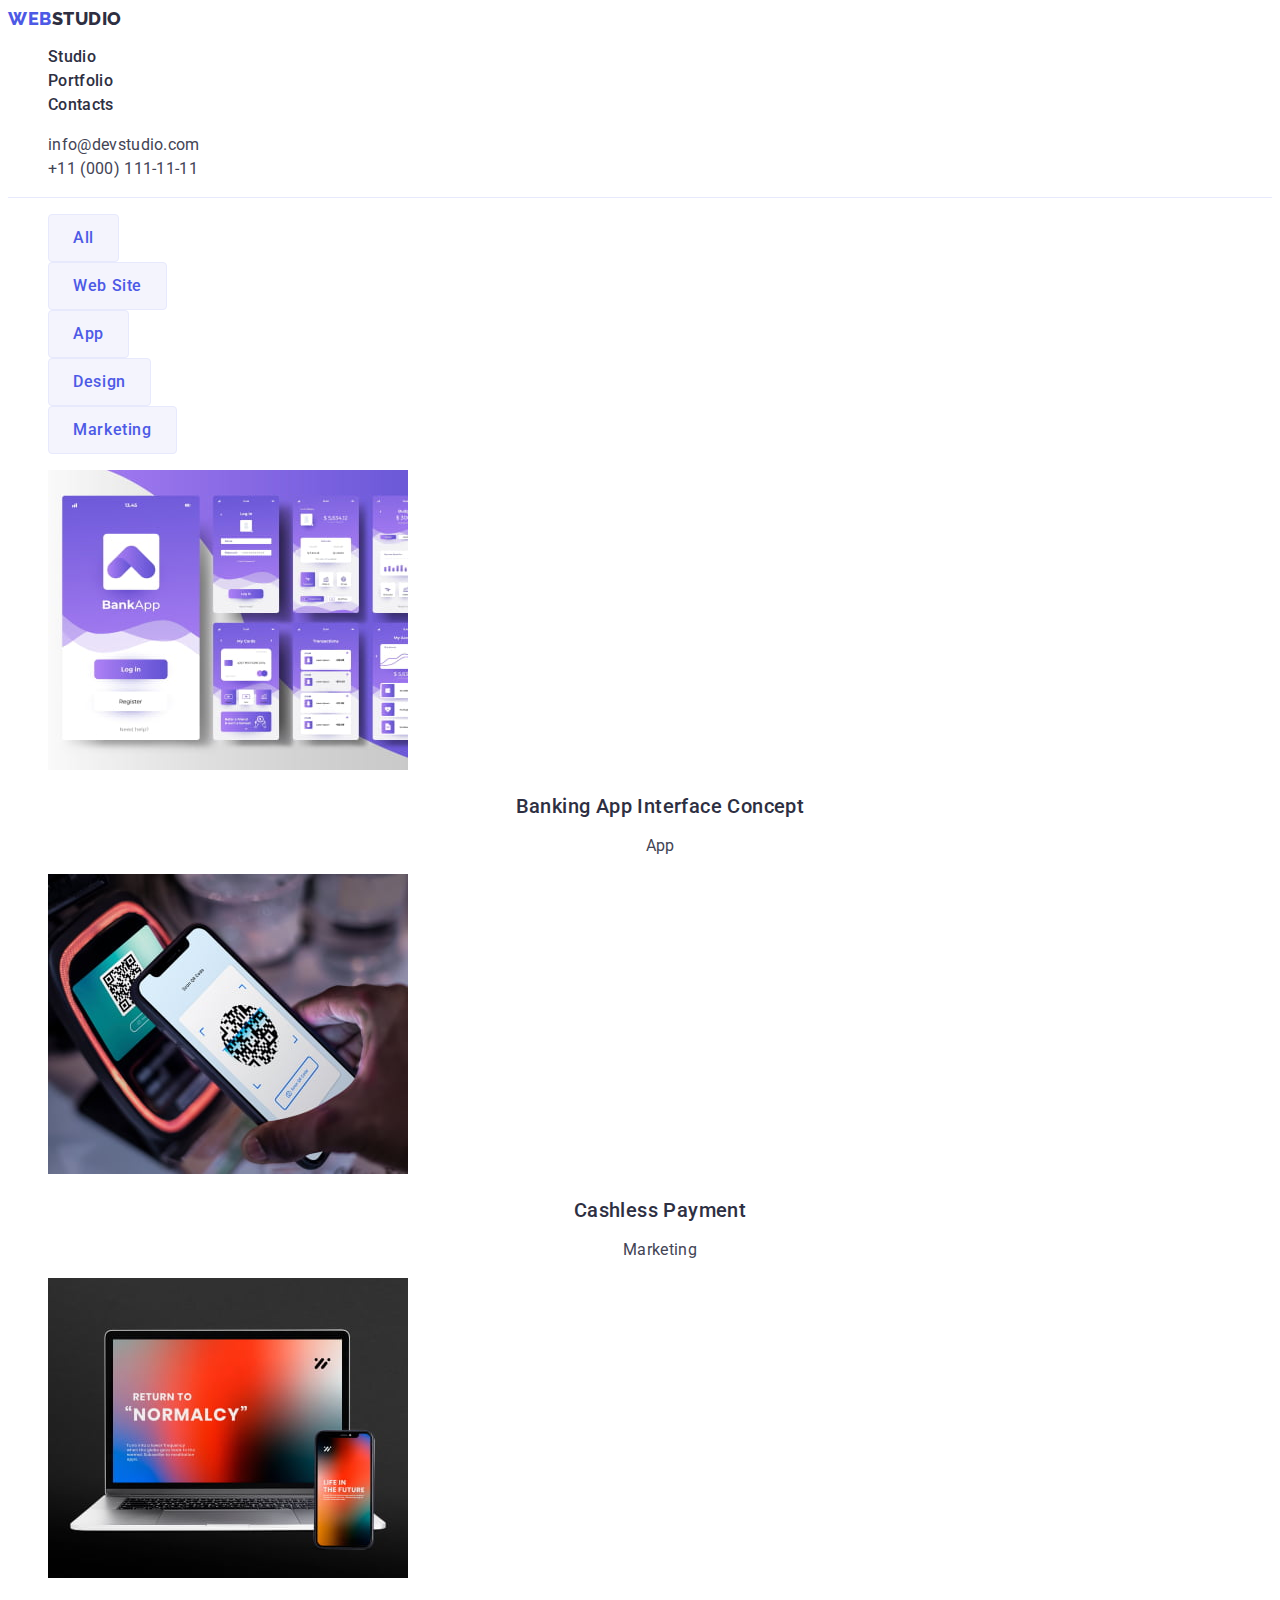
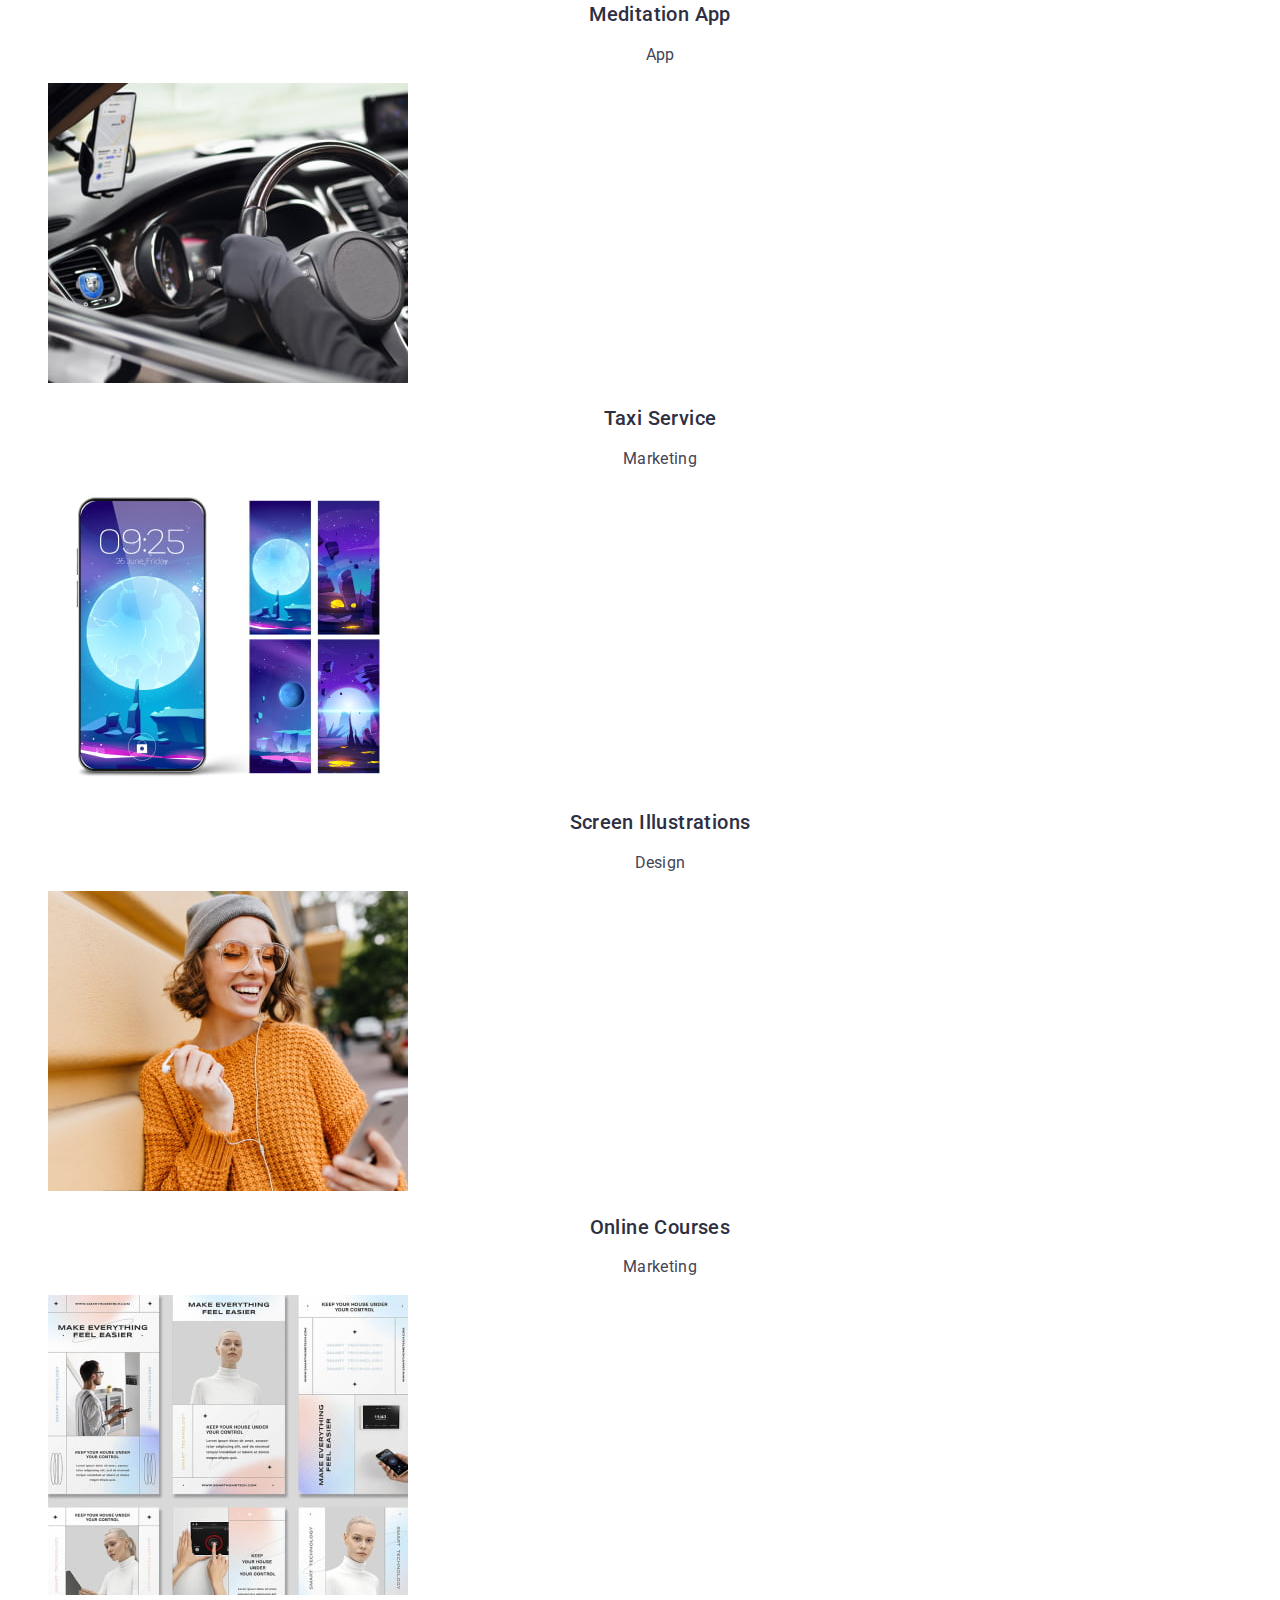
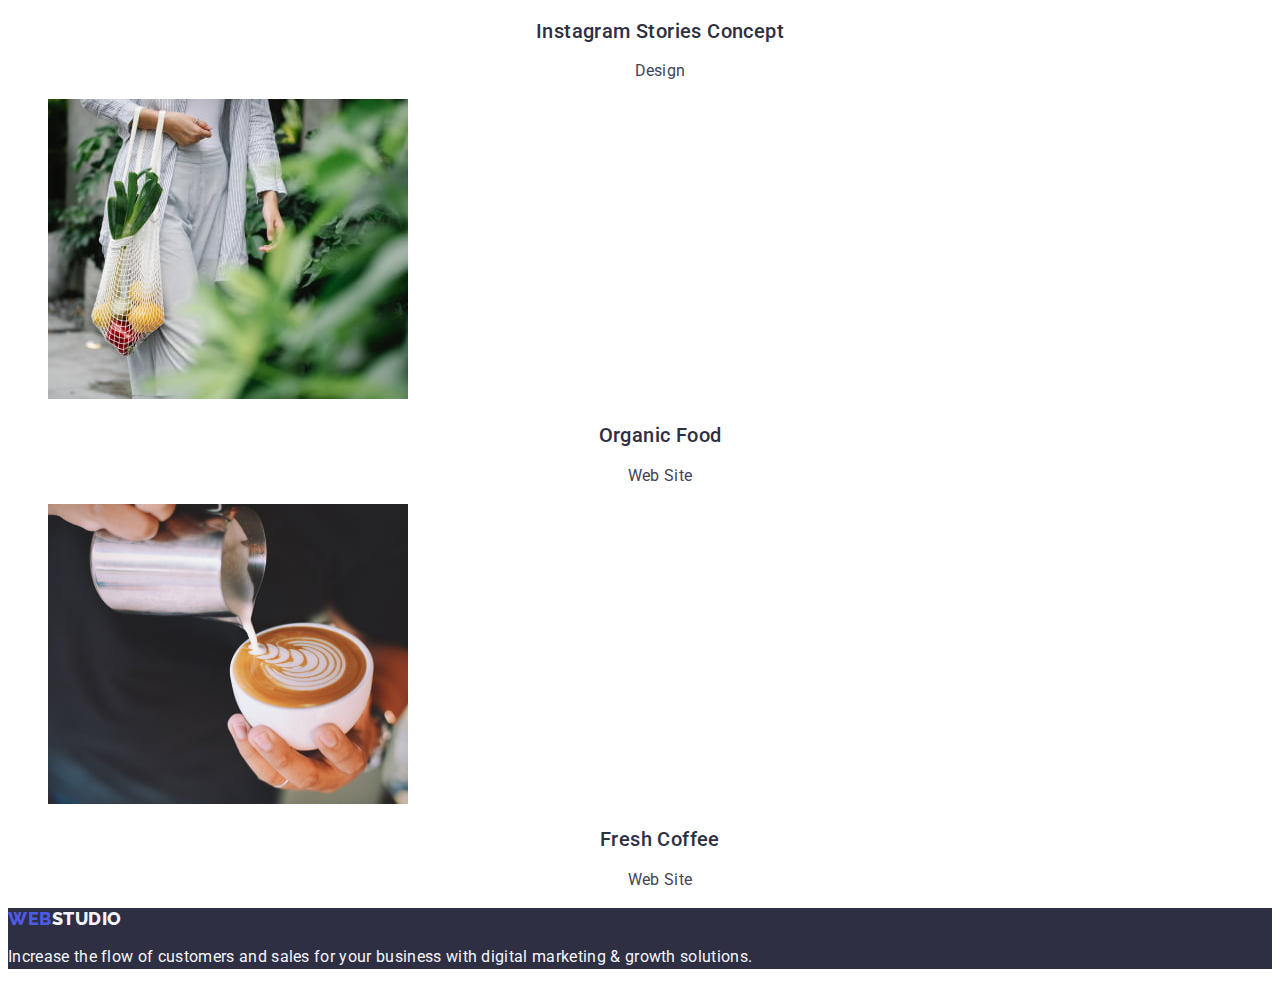
==== portfolio.html @ 38d22e66 "Initial commit" ====
<!DOCTYPE html>
<html lang="en">
  <head>
    <meta charset="UTF-8" />
    <meta http-equiv="X-UA-Compatible" content="IE=edge" />
    <meta name="viewport" content="width=device-width, initial-scale=1.0" />
    <title>Web Studio</title>
    <link rel="preconnect" href="https://fonts.googleapis.com" />
    <link rel="preconnect" href="https://fonts.gstatic.com" crossorigin />
    <link
      href="https://fonts.googleapis.com/css2?family=Raleway:wght@800&family=Roboto:wght@400;500;700&display=swap"
      rel="stylesheet"
    />
    <link rel="stylesheet" href="./css/styles.css" />
  </head>
  <body>
    <!-- Header section -->
    <header class="header">
      <!-- Navigation in header -->
      <nav class="nav">
        <a class="nav-logo link" href="./index.html"> Web<span class="studi">Studio</span> </a>
        <ul class="nav-list list">
          <li><a class="nav-link link navigation" href="./index.html">Studio</a></li>
          <li><a class="nav-link link navigation" href="./portfolio.html">Portfolio</a></li>
          <li><a class="nav-link link navigation" href="">Contacts</a></li>
        </ul>
      </nav>
      <!-- Contact in header -->
      <address class="contact-link">
        <ul class="contact-list list">
          <li><a class="contact-link link" href="mailto:info@devstudio.com">info@devstudio.com</a> </li>
          <li><a class="contact-link link" href="tel:+110001111111">+11 (000) 111-11-11</a></li>
        </ul>
      </address>
    </header>
    <!-- Main block -->
    <main>
      <section>
        <h1 hidden class="visually-hidden">Portfolio</h1>
        <!-- Filter block -->
        <ul class="filter list">
          <li><button class="button button-filter" type="button">All</button></li>
          <li><button class="button button-filter" type="button">Web Site</button></li>
          <li><button class="button button-filter" type="button">App</button></li>
          <li><button class="button button-filter" type="button">Design</button></li>
          <li><button class="button button-filter" type="button">Marketing</button></li>
        </ul>
        <!-- Projects block -->
        <ul class="projects list">
          <li class="projects-bankapp">
            <a class="link projects" href="">
              <img src="./images/projects/img-1.jpg" alt="Banking App Interface Concept" width="360" height="300" />
              <h2 class="subtitle">Banking App Interface Concept</h2>
              <p class="description">App</p>
            </a>
          </li>
          <li class="projects-cashless">
            <a class="link projects" href="">
              <img src="./images/projects/img-2.jpg" alt="Cashless Payment" width="360" height="300" />
              <h2 class="subtitle">Cashless Payment</h2>
              <p class="description">Marketing</p>
            </a>
          </li>
          <li class="projects-meditation">
            <a class="link projects" href="">
              <img src="./images/projects/img-3.jpg" alt="Meditation App" width="360" height="300" />
              <h2 class="subtitle">Meditation App</h2>
              <p class="description">App</p>
            </a>
          </li>
          <li class="projects-taxi">
            <a class="link projects" href="">
              <img src="./images/projects/img-4.jpg" alt="Taxi Service" width="360" height="300" />
              <h2 class="subtitle">Taxi Service</h2>
              <p class="description">Marketing</p>
            </a>
          </li>

          <li class="projects-screen">
            <a class="link projects" href="">
              <img src="./images/projects/img-5.jpg" alt="Screen Illustrations" width="360" height="300" />
              <h2 class="subtitle">Screen Illustrations</h2>
              <p class="description">Design</p>
            </a>
          </li>
          <li class="projects-courses">
            <a class="link projects" href="">
              <img src="./images/projects/img-6.jpg" alt="Online Courses" width="360" height="300" />
              <h2 class="subtitle">Online Courses</h2>
              <p class="description">Marketing</p>
            </a>
          </li>
          <li class="projects-stories">
            <a class="link projects" href="">
              <img src="./images/projects/img-7.jpg" alt="Instagram Stories Concept" width="360" height="300" />
              <h2 class="subtitle">Instagram Stories Concept</h2>
              <p class="description">Design</p>
            </a>
          </li>
          <li class="projects-food">
            <a class="link projects" href="">
              <img src="./images/projects/img-8.jpg" alt="Organic Food" width="360" height="300" />
              <h2 class="subtitle">Organic Food</h2>
              <p class="description">Web Site</p>
            </a>
          </li>
          <li class="projects-coffee">
            <a class="link projects" href="">
              <img src="./images/projects/img-9.jpg" alt="Fresh Coffee" width="360" height="300" />
              <h2 class="subtitle">Fresh Coffee</h2>
              <p class="description">Web Site</p>
            </a>
          </li>
        </ul>
      </section>
    </main>
    <!-- Footer section -->
    <footer class="footer">
      <a class="nav-logo link" href="./index.html"> Web<span class="studio-footer">Studio</span> </a>
      <p>Increase the flow of customers and sales for your business with digital marketing & growth solutions. </p>
    </footer>
  </body>
</html>
---- css/styles.css ----
/* Initial info */
:root {
  /* colors */
  --logo-color: #4d5ae5;
  --primary-btn-color: #4d5ae5;
  --primary-brand-color: #4d5ae5;
  --secondary-btn-color: #404bbf;
  --header-color: #2e2f42;
  --shadows-color: #2e2f42;
  --primary-text-color: #2e2f42;
  --valid-fields-colr: #31d0aa;
  --text-color: #434455;
  --subtle-text-color: #8e8f99;
  --accent-color: #e7e9fc;
  --light-color: #f4f4fd;
  --modal-overlay-color: rgba(46, 47, 66, 0.4);
  --hero-background-color: rgba(46, 47, 66, 0.7);
  --white-background-color: #ffffff;
  --modal-background-color: #fcfcfc;
  --hero-text-color: #ffffff;
  --additional-bgd-color: #e5e5e5;
  /* fonts */
  --primary-font: 'Roboto', sans-serif;
  --secondary-font: 'Raleway', sans-serif;
}
/* General */
body {
  background-color: var(--white-background-color);
  color: var(--text-color);
  font-family: var(--primary-font);
  line-height: 1.5;
  letter-spacing: 0.02em;
}
/* Header */
.nav-logo {
  color: var(--logo-color);
  font-family: var(--secondary-font);
  font-style: normal;
  font-weight: 800;
  font-size: 18px;
  line-height: 1.17;
  display: flex;
  align-items: center;
  letter-spacing: 0.03em;
  text-transform: uppercase;
  text-decoration: none;
}
.studi,
.nav-link {
  color: var(--header-color);
}
.header {
  background-color: var(--white-background-color);
  border-bottom: 1px solid var(--accent-color);
}
.nav {
  font-weight: 500;
}
.navigation:hover,
.navigation:focus {
  color: var(--secondary-btn-color);
}
.list {
  list-style: none;
}
.link {
  text-decoration-line: none;
}
.contact-link {
  color: var(--text-color);
  font-style: normal;
}
.contact-link:hover,
.contact-link:focus {
  color: var(--secondary-btn-color);
}
/* Hero-section */
.hero-section {
  background-color: var(--primary-text-color);
}
.hero {
  color: var(--hero-text-color);
  font-weight: 700;
  font-size: 56px;
  line-height: 1.07;
  text-align: center;
  letter-spacing: 0.02em;
}
/* Buttons */
.button {
  color: var(--hero-text-color);
  background: var(--primary-btn-color);
  font-family: inherit;
  font-style: normal;
  font-weight: 500;
  font-size: 16px;
  line-height: 1.5;
  display: flex;
  align-items: center;
  letter-spacing: 0.04em;
  cursor: pointer;
}
.button:hover,
.button:focus {
  background-color: var(--secondary-btn-color);
}
.button-filter {
  color: var(--primary-brand-color);
  font-weight: 500;
  font-size: 16px;
  line-height: 1.5;
  display: flex;
  align-items: center;
  text-align: center;
  letter-spacing: 0.04em;
  box-sizing: border-box;
  display: flex;
  flex-direction: row;
  justify-content: center;
  align-items: center;
  padding: 12px 24px;
  height: 48px;
  background-color: var(--light-color);
  border: 1px solid #e7e9fc;
  border-radius: 4px;
  flex: none;
  order: 1;
  flex-grow: 0;
}
.button-filter:focus,
.button-filter:hover {
  color: var(--hero-text-color);
  background-color: var(--secondary-btn-color);
}
/* Hidden item */
.visually-hidden {
  position: absolute;
  width: 1px;
  height: 1px;
  margin: -1px;
  border: 0;
  padding: 0;

  white-space: nowrap;
  clip-path: inset(100%);
  clip: rect(0 0 0 0);
  overflow: hidden;
}

/* Section Header */
.title {
  color: var(--header-color);
  font-weight: 700;
  font-size: 36px;
  line-height: 1.11;
  text-align: center;
  letter-spacing: 0.02em;
  text-transform: capitalize;
}
/* List Header */
.subtitle {
  color: var(--header-color);
  font-weight: 500;
  font-size: 20px;
  line-height: 1.2;
  text-align: center;
  letter-spacing: 0.02em;
}
/* Paragraph */
.description {
  font-weight: 400;
  line-height: 1.5;
  letter-spacing: 0.02em;
  text-align: center;
  color: var(--text-color);
}
/* Cards Team */
.team-list {
  background-color: var(--hero-text-color);
}
.team {
  background-color: var(--light-color);
}
/* Cards Projects */
.crew {
  background-color: var(--white-background-color);
}
/* Footer */
.footer {
  color: var(--light-color);
  background-color: var(--header-color);
}
.studio-footer {
  color: var(--light-color);
}
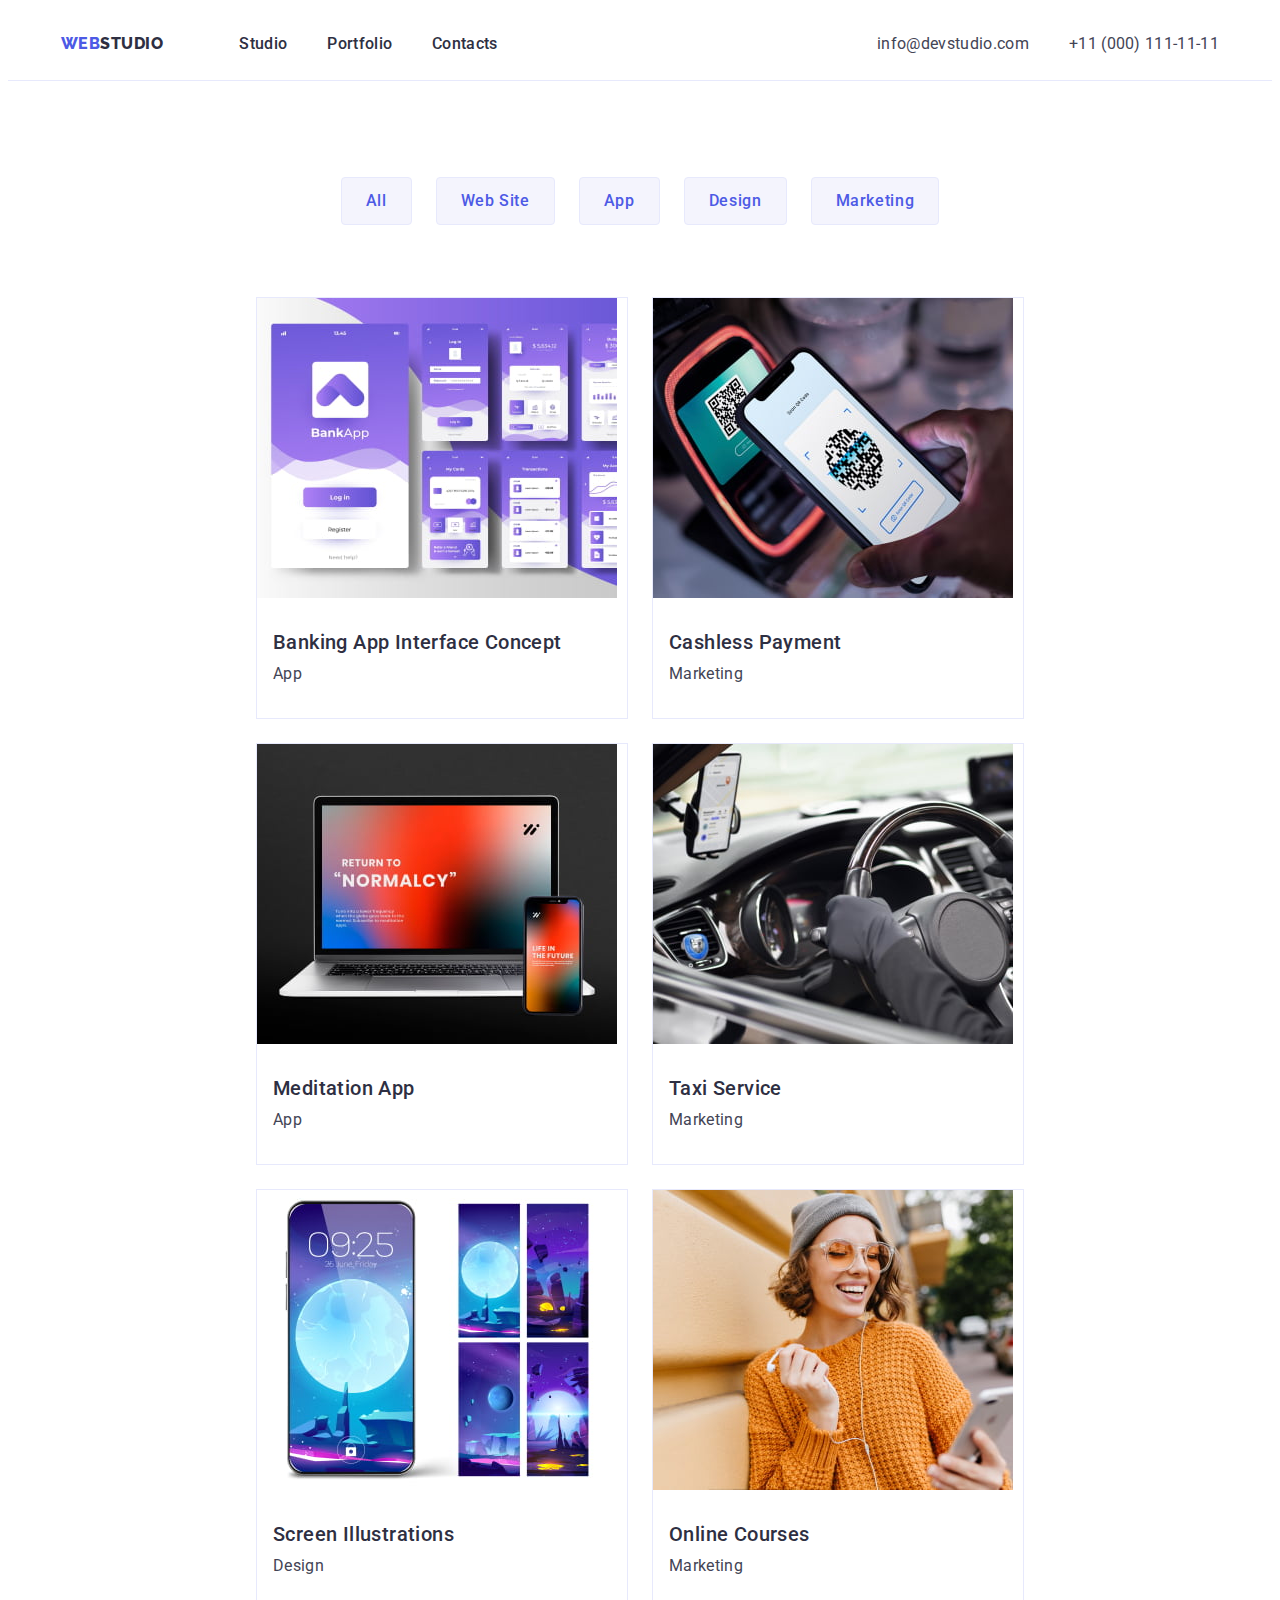
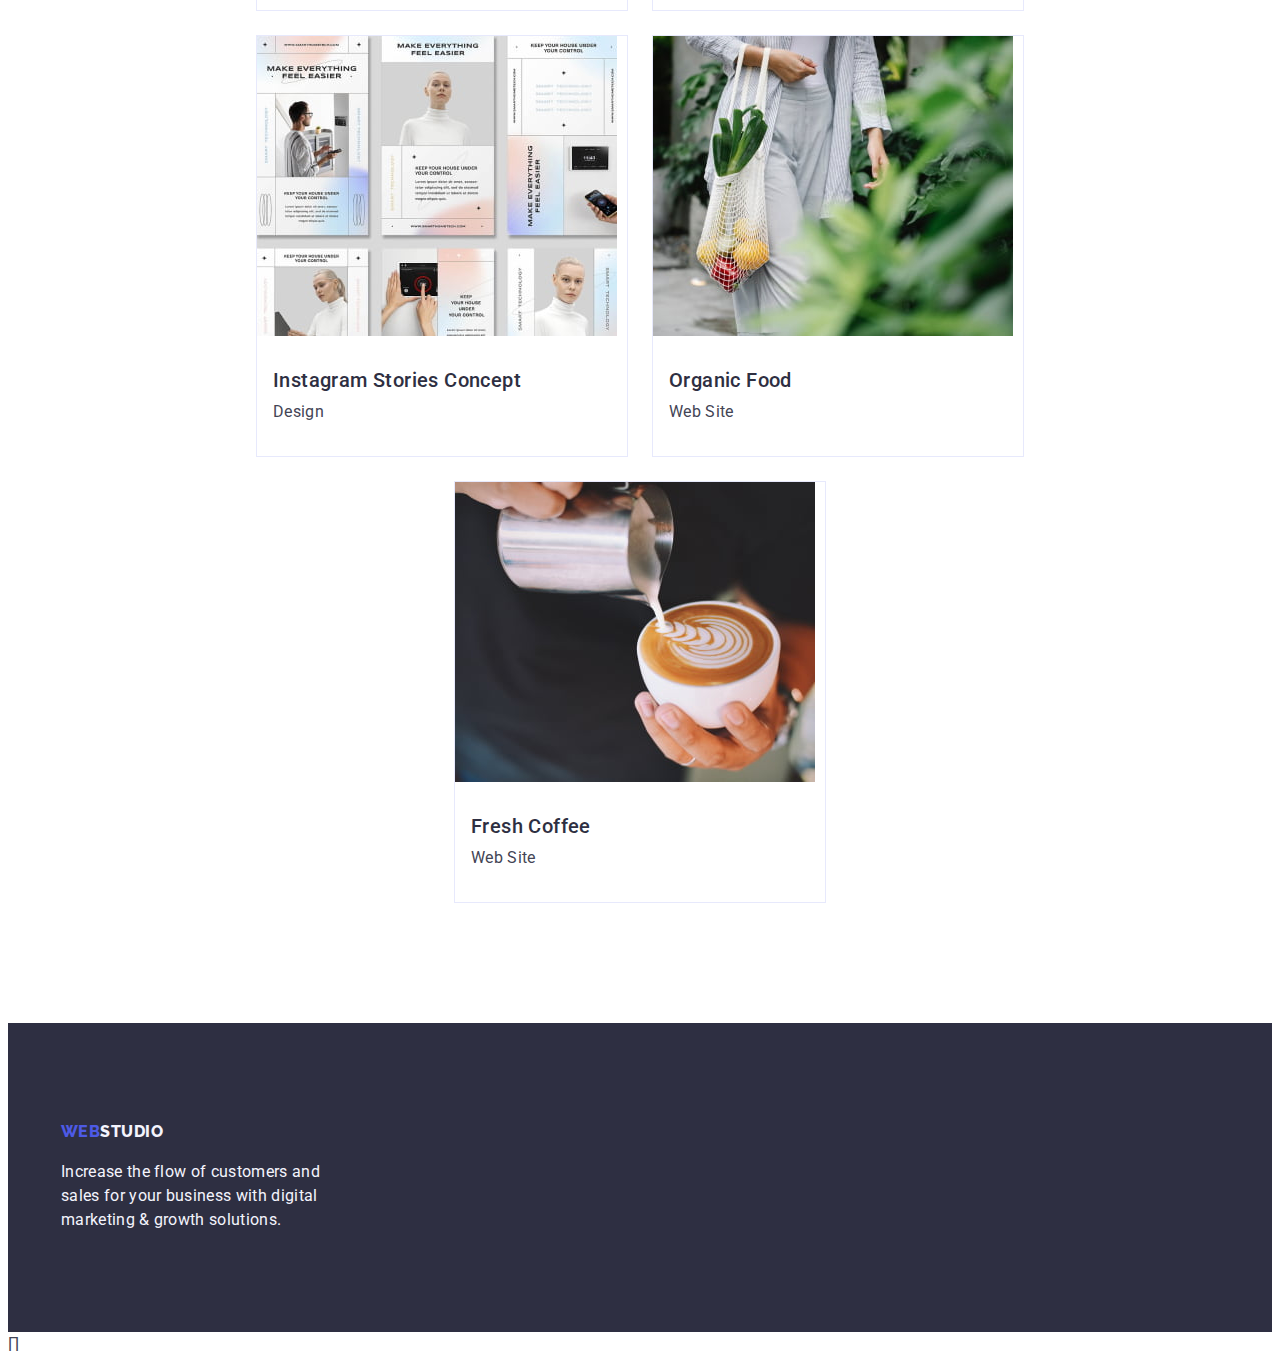
==== commit dc8aa7aa: "First try" ====
--- a/portfolio.html
+++ b/portfolio.html
@@ -11,113 +11,169 @@
       href="https://fonts.googleapis.com/css2?family=Raleway:wght@800&family=Roboto:wght@400;500;700&display=swap"
       rel="stylesheet"
     />
+    <link
+      rel="stylesheet"
+      href="https://cdnjs.cloudflare.com/ajax/libs/modern-normalize/1.1.0/modern-normalize.min.css"
+      integrity="sha512-wpPYUAdjBVSE4KJnH1VR1HeZfpl1ub8YT/NKx4PuQ5NmX2tKuGu6U/JRp5y+Y8XG2tV+wKQpNHVUX03MfMFn9Q=="
+      crossorigin="anonymous"
+      referrerpolicy="no-referrer"
+    />
     <link rel="stylesheet" href="./css/styles.css" />
-  </head>
-  <body>
-    <!-- Header section -->
+  <!-- Header section -->
     <header class="header">
       <!-- Navigation in header -->
-      <nav class="nav">
-        <a class="nav-logo link" href="./index.html"> Web<span class="studi">Studio</span> </a>
-        <ul class="nav-list list">
-          <li><a class="nav-link link navigation" href="./index.html">Studio</a></li>
-          <li><a class="nav-link link navigation" href="./portfolio.html">Portfolio</a></li>
-          <li><a class="nav-link link navigation" href="">Contacts</a></li>
-        </ul>
-      </nav>
-      <!-- Contact in header -->
-      <address class="contact-link">
-        <ul class="contact-list list">
-          <li><a class="contact-link link" href="mailto:info@devstudio.com">info@devstudio.com</a> </li>
-          <li><a class="contact-link link" href="tel:+110001111111">+11 (000) 111-11-11</a></li>
-        </ul>
-      </address>
+      <div class="header-container container">
+        <nav class="nav">
+          <a class="nav-logo logo link" href="./index.html">
+            Web
+            <span class="studi">Studio</span>
+          </a>
+          <ul class="nav-list list">
+            <li><a class="nav-link link navigation" href="./index.html">Studio</a></li>
+            <li><a class="nav-link link navigation" href="./portfolio.html">Portfolio</a></li>
+            <li><a class="nav-link link navigation" href="">Contacts</a></li>
+          </ul>
+        </nav>
+        <!-- Contact in header -->
+        <address class="contact-link contact-link-container">
+          <ul class="contact-list list">
+            <li><a class="contact-link link" href="mailto:info@devstudio.com">info@devstudio.com</a></li>
+            <li><a class="contact-link link" href="tel:+110001111111">+11 (000) 111-11-11</a></li>
+          </ul>
+        </address>
+      </div>
     </header>
     <!-- Main block -->
     <main>
       <section>
-        <h1 hidden class="visually-hidden">Portfolio</h1>
-        <!-- Filter block -->
-        <ul class="filter list">
-          <li><button class="button button-filter" type="button">All</button></li>
-          <li><button class="button button-filter" type="button">Web Site</button></li>
-          <li><button class="button button-filter" type="button">App</button></li>
-          <li><button class="button button-filter" type="button">Design</button></li>
-          <li><button class="button button-filter" type="button">Marketing</button></li>
-        </ul>
+        <div class="container">
+          <h1 class="visually-hidden">Portfolio</h1>
+          <!-- Filter block -->
+          <ul class="filter list">
+            <li><button class="button button-filter" type="button">All</button></li>
+            <li><button class="button button-filter" type="button">Web Site</button></li>
+            <li><button class="button button-filter" type="button">App</button></li>
+            <li><button class="button button-filter" type="button">Design</button></li>
+            <li><button class="button button-filter" type="button">Marketing</button></li>
+          </ul>
+        </div>
         <!-- Projects block -->
-        <ul class="projects list">
-          <li class="projects-bankapp">
-            <a class="link projects" href="">
-              <img src="./images/projects/img-1.jpg" alt="Banking App Interface Concept" width="360" height="300" />
-              <h2 class="subtitle">Banking App Interface Concept</h2>
-              <p class="description">App</p>
-            </a>
-          </li>
-          <li class="projects-cashless">
-            <a class="link projects" href="">
-              <img src="./images/projects/img-2.jpg" alt="Cashless Payment" width="360" height="300" />
-              <h2 class="subtitle">Cashless Payment</h2>
-              <p class="description">Marketing</p>
-            </a>
-          </li>
-          <li class="projects-meditation">
-            <a class="link projects" href="">
-              <img src="./images/projects/img-3.jpg" alt="Meditation App" width="360" height="300" />
-              <h2 class="subtitle">Meditation App</h2>
-              <p class="description">App</p>
-            </a>
-          </li>
-          <li class="projects-taxi">
-            <a class="link projects" href="">
-              <img src="./images/projects/img-4.jpg" alt="Taxi Service" width="360" height="300" />
-              <h2 class="subtitle">Taxi Service</h2>
-              <p class="description">Marketing</p>
-            </a>
-          </li>
-
-          <li class="projects-screen">
-            <a class="link projects" href="">
-              <img src="./images/projects/img-5.jpg" alt="Screen Illustrations" width="360" height="300" />
-              <h2 class="subtitle">Screen Illustrations</h2>
-              <p class="description">Design</p>
-            </a>
-          </li>
-          <li class="projects-courses">
-            <a class="link projects" href="">
-              <img src="./images/projects/img-6.jpg" alt="Online Courses" width="360" height="300" />
-              <h2 class="subtitle">Online Courses</h2>
-              <p class="description">Marketing</p>
-            </a>
-          </li>
-          <li class="projects-stories">
-            <a class="link projects" href="">
-              <img src="./images/projects/img-7.jpg" alt="Instagram Stories Concept" width="360" height="300" />
-              <h2 class="subtitle">Instagram Stories Concept</h2>
-              <p class="description">Design</p>
-            </a>
-          </li>
-          <li class="projects-food">
-            <a class="link projects" href="">
-              <img src="./images/projects/img-8.jpg" alt="Organic Food" width="360" height="300" />
-              <h2 class="subtitle">Organic Food</h2>
-              <p class="description">Web Site</p>
-            </a>
-          </li>
-          <li class="projects-coffee">
-            <a class="link projects" href="">
-              <img src="./images/projects/img-9.jpg" alt="Fresh Coffee" width="360" height="300" />
-              <h2 class="subtitle">Fresh Coffee</h2>
-              <p class="description">Web Site</p>
-            </a>
-          </li>
-        </ul>
+        <div class="container">
+          <ul class="card-container project list">
+            <li class="project-list">
+              <article class="card-project">
+                <a class="link" href="">
+                  <img src="./images/projects/img-1.jpg" alt="Banking App Interface Concept" width="360" height="300" />
+                  <div class="card-project-text">
+                    <h2 class="subtitle">Banking App Interface Concept</h2>
+                    <p class="description">App</p>
+                  </div>
+                </a>
+              </article>
+            </li>
+            <li class="project-list">
+              <article class="card-project">
+                <a class="link" href="">
+                  <img src="./images/projects/img-2.jpg" alt="Cashless Payment" width="360" height="300" />
+                  <div class="card-project-text">
+                    <h2 class="subtitle">Cashless Payment</h2>
+                    <p class="description">Marketing</p>
+                  </div> 
+                </a>
+              </article>
+            </li>
+            <li class="project-list">
+              <article class="card-project">
+                <a class="link" href="">
+                  <img src="./images/projects/img-3.jpg" alt="Meditation App" width="360" height="300" />
+                  <div class="card-project-text">
+                    <h2 class="subtitle">Meditation App</h2>
+                    <p class="description">App</p>
+                  </div>
+                </a>
+              </article>
+            </li>
+            <li class="project-list">
+              <article class="card-project">
+                <a class="link" href="">
+                  <img src="./images/projects/img-4.jpg" alt="Taxi Service" width="360" height="300" />
+                  <div class="card-project-text">
+                    <h2 class="subtitle">Taxi Service</h2>
+                    <p class="description">Marketing</p>
+                  </div>
+                </a>
+              </article>
+            </li>
+            <li class="project-list">
+              <article class="card-project">
+                <a class="link" href="">
+                  <img src="./images/projects/img-5.jpg" alt="Screen Illustrations" width="360" height="300" />
+                  <div class="card-project-text">
+                    <h2 class="subtitle">Screen Illustrations</h2>
+                    <p class="description">Design</p>
+                  </div>
+                </a>
+              </article>
+            </li>
+            <li class="project-list">
+              <article class="card-project">
+                <a class="link" href="">
+                  <img src="./images/projects/img-6.jpg" alt="Online Courses" width="360" height="300" />
+                  <div class="card-project-text">
+                    <h2 class="subtitle">Online Courses</h2>
+                    <p class="description">Marketing</p>
+                  </div>
+                </a>
+              </article>
+            </li>
+            <li class="project-list">
+              <article class="card-project">
+                <a class="link" href="">
+                  <img src="./images/projects/img-7.jpg" alt="Instagram Stories Concept" width="360" height="300" />
+                  <div class="card-project-text">
+                    <h2 class="subtitle">Instagram Stories Concept</h2>
+                    <p class="description">Design</p>
+                  </div>
+                </a>
+              </article>
+            </li>
+            <li class="project-list">
+              <article class="card-project">
+                <a class="link" href="">
+                  <img src="./images/projects/img-8.jpg" alt="Organic Food" width="360" height="300" />
+                  <div class="card-project-text">
+                    <h2 class="subtitle">Organic Food</h2>
+                    <p class="description">Web Site</p>
+                  </div>
+                </a>
+              </article>
+            </li>
+            <li class="project-list">
+              <article class="card-project">
+                <a class="link" href="">
+                  <img src="./images/projects/img-9.jpg" alt="Fresh Coffee" width="360" height="300" />
+                  <div class="card-project-text">
+                    <h2 class="subtitle">Fresh Coffee</h2>
+                    <p class="description">Web Site</p>
+                  </div>
+                </a>
+              </article>
+            </li>
+          </ul>
+        </div>
       </section>
     </main>
     <!-- Footer section -->
     <footer class="footer">
-      <a class="nav-logo link" href="./index.html"> Web<span class="studio-footer">Studio</span> </a>
-      <p>Increase the flow of customers and sales for your business with digital marketing & growth solutions. </p>
+      <div class="container footer-container">
+        <a class="nav-logo link" href="./index.html">
+          Web
+          <span class="studio-footer">Studio</span>
+        </a>
+        <p class="footer-description"
+          >Increase the flow of customers and sales for your business with digital marketing & growth solutions.</p
+        >
+      </div>
     </footer>
   </body>
-</html>
+</html>∏--- a/css/styles.css
+++ b/css/styles.css
@@ -22,6 +22,9 @@
   /* fonts */
   --primary-font: 'Roboto', sans-serif;
   --secondary-font: 'Raleway', sans-serif;
+  /* others */
+  --indent: 24px;
+  --items: 3;
 }
 /* General */
 body {
@@ -31,20 +34,50 @@
   line-height: 1.5;
   letter-spacing: 0.02em;
 }
+/* reset start */
+h1,
+h2,
+h3,
+h4,
+h5,
+h6,
+p {
+  margin: 0;
+}
+img {
+  display: block;
+}
+.container {
+  width: 1158px;
+  margin: 0 auto;
+  padding: 0 15px;
+
+  /* outline: 2px solid red;
+  outline-offset: -2px; */
+}
+
 /* Header */
+
+.header-container {
+  display: flex;
+  align-items: baseline;
+  flex-direction: row;
+}
 .nav-logo {
+  display: flex;
   color: var(--logo-color);
   font-family: var(--secondary-font);
   font-style: normal;
   font-weight: 800;
-  font-size: 18px;
   line-height: 1.17;
-  display: flex;
-  align-items: center;
   letter-spacing: 0.03em;
   text-transform: uppercase;
   text-decoration: none;
 }
+.logo {
+  padding-top: var(--indent);
+  padding-bottom: var(--indent);
+}
 .studi,
 .nav-link {
   color: var(--header-color);
@@ -53,8 +86,15 @@
   background-color: var(--white-background-color);
   border-bottom: 1px solid var(--accent-color);
 }
+/* navigation in header */
 .nav {
+  display: flex;
+  margin-right: auto;
   font-weight: 500;
+}
+.navigation {
+  padding-top: var(--indent);
+  padding-bottom: var(--indent);
 }
 .navigation:hover,
 .navigation:focus {
@@ -62,31 +102,70 @@
 }
 .list {
   list-style: none;
+  padding: 0;
+  margin: 0;
+  font-size: 16px;
+}
+.nav-list {
+  display: flex;
+  align-items: center;
+  gap: 40px;
+  margin-left: 76px;
 }
 .link {
   text-decoration-line: none;
 }
+/* contacts in header */
 .contact-link {
   color: var(--text-color);
   font-style: normal;
+
+  padding-top: var(--indent);
+  padding-bottom: var(--indent);
+}
+.contact-link-container {
+  display: flex;
+  gap: 40px;
 }
 .contact-link:hover,
 .contact-link:focus {
   color: var(--secondary-btn-color);
 }
+.contact-list {
+  display: flex;
+  gap: 40px;
+}
 /* Hero-section */
 .hero-section {
   background-color: var(--primary-text-color);
 }
+.hero-container {
+  width: 496px;
+  margin-top: 188px;
+}
+.hero-block-container {
+  display: flex;
+  align-items: center;
+  flex-direction: column;
+  gap: 48px;
+}
 .hero {
+  text-align: center;
   color: var(--hero-text-color);
   font-weight: 700;
   font-size: 56px;
   line-height: 1.07;
-  text-align: center;
   letter-spacing: 0.02em;
 }
 /* Buttons */
+.btn {
+  display: block;
+  padding: 16px 32px;
+  border: none;
+  margin-bottom: 188px;
+  min-width: 169px;
+  min-height: 56px;
+}
 .button {
   color: var(--hero-text-color);
   background: var(--primary-btn-color);
@@ -95,21 +174,26 @@
   font-weight: 500;
   font-size: 16px;
   line-height: 1.5;
-  display: flex;
-  align-items: center;
   letter-spacing: 0.04em;
   cursor: pointer;
 }
 .button:hover,
 .button:focus {
   background-color: var(--secondary-btn-color);
+}
+.filter {
+  display: flex;
+  justify-content: center;
+  gap: 24px;
+  margin-top: 96px;
+  margin-bottom: 72px;
 }
 .button-filter {
   color: var(--primary-brand-color);
   font-weight: 500;
   font-size: 16px;
   line-height: 1.5;
-  display: flex;
+  display: block;
   align-items: center;
   text-align: center;
   letter-spacing: 0.04em;
@@ -148,12 +232,31 @@
 }
 
 /* Section Header */
+.feature-container {
+  display: flex;
+  flex-wrap: wrap;
+  gap: 24px;
+}
+.section {
+  margin-bottom: 120px;
+}
+.section-list-item {
+  display: flex;
+}
+.feature-card {
+  width: 264px;
+  display: flex;
+  flex-direction: column;
+  align-items: flex-start;
+  padding: 0px;
+  gap: 8px;
+}
+
 .title {
   color: var(--header-color);
   font-weight: 700;
   font-size: 36px;
   line-height: 1.11;
-  text-align: center;
   letter-spacing: 0.02em;
   text-transform: capitalize;
 }
@@ -163,7 +266,6 @@
   font-weight: 500;
   font-size: 20px;
   line-height: 1.2;
-  text-align: center;
   letter-spacing: 0.02em;
 }
 /* Paragraph */
@@ -171,8 +273,23 @@
   font-weight: 400;
   line-height: 1.5;
   letter-spacing: 0.02em;
-  text-align: center;
   color: var(--text-color);
+}
+/* About */
+.title-container {
+  display: flex;
+  justify-content: center;
+  margin-bottom: 72px;
+}
+.card-container {
+  display: flex;
+
+  flex-wrap: wrap;
+  gap: var(--indent);
+  justify-content: center;
+}
+.card-container-item {
+  flex-basis: calc((100% - var(--indent) * (var(--items) - 1)) / var(--items));
 }
 /* Cards Team */
 .team-list {
@@ -180,10 +297,52 @@
 }
 .team {
   background-color: var(--light-color);
-}
-/* Cards Projects */
+  padding: 120px 0;
+}
 .crew {
-  background-color: var(--white-background-color);
+  width: 264px;
+  --items: 4;
+  flex-basis: calc((100% - var(var(--indent)) * (var(--items)-1)) / var(--items));
+  border-radius: 0 0 4px 4px;
+}
+
+/* .crew-subtitle, */
+/* .crew-description  */
+/* display: flex; */
+/* width: 264px; */
+/* justify-content: center; */
+/* .crew-subtitle { */
+/* margin-top: 32px; */
+/* } */
+/* .crew-description { */
+/* margin-bottom: 32px; */
+/* } */
+
+.card-description {
+  padding: 32px 16px;
+  text-align: center;
+}
+
+.project {
+  margin-bottom: 120px;
+}
+.project-list {
+  width: 360px;
+  border: 1px solid var(--accent-color);
+  flex-basis: calc((100% - var(--indent) * (var(--items) - 1)) / var(--items));
+  overflow: hidden;
+}
+.card-project {
+  display: flex;
+  width: 360px;
+}
+.card-project-text {
+  display: flex;
+  flex-direction: column;
+  justify-content: center;
+  align-items: flex-start;
+  padding: 32px 16px;
+  gap: 8px;
 }
 /* Footer */
 .footer {
@@ -193,3 +352,17 @@
 .studio-footer {
   color: var(--light-color);
 }
+.footer-container {
+  padding-top: 100px;
+  padding-bottom: 100px;
+}
+.footer-description {
+  display: flex;
+  font-weight: 400;
+  line-height: 1.5;
+  letter-spacing: 0.02em;
+  font-size: 16px;
+  width: 264px;
+  font-style: normal;
+  margin-top: 18px;
+}
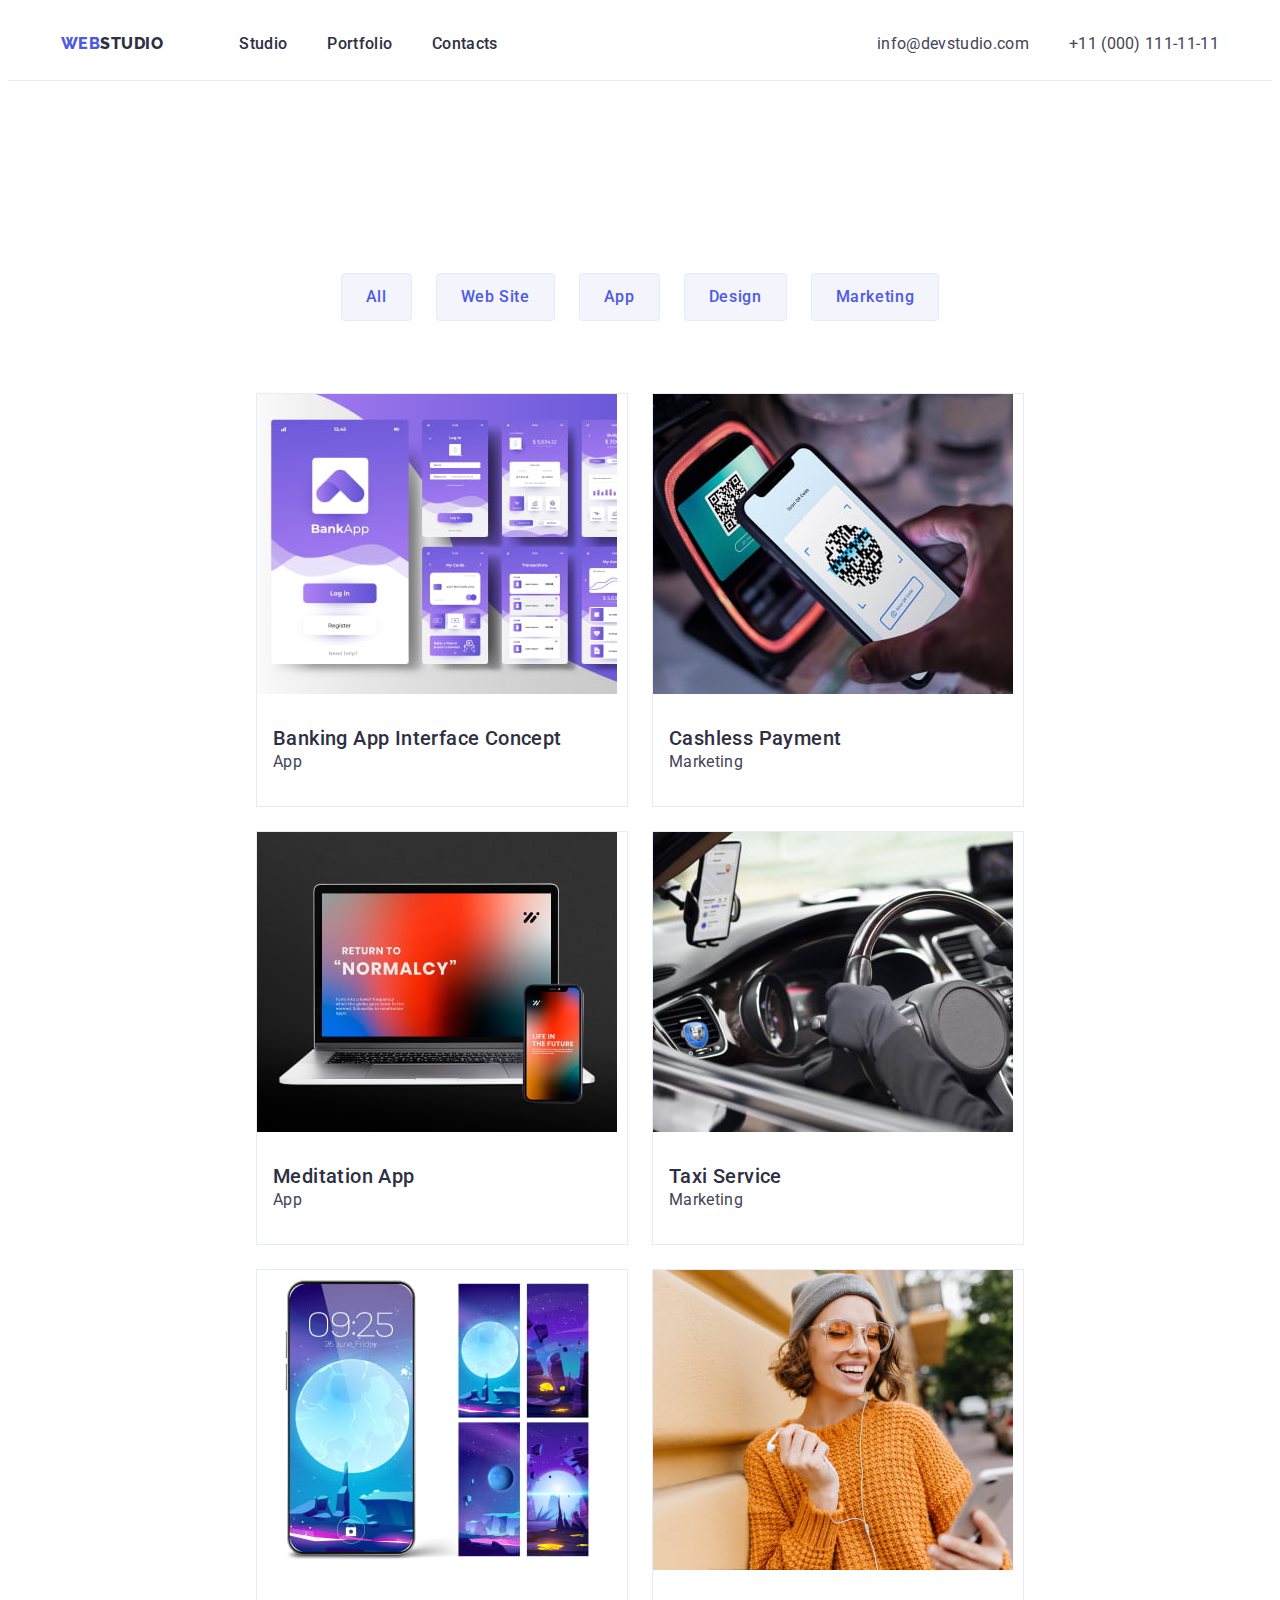
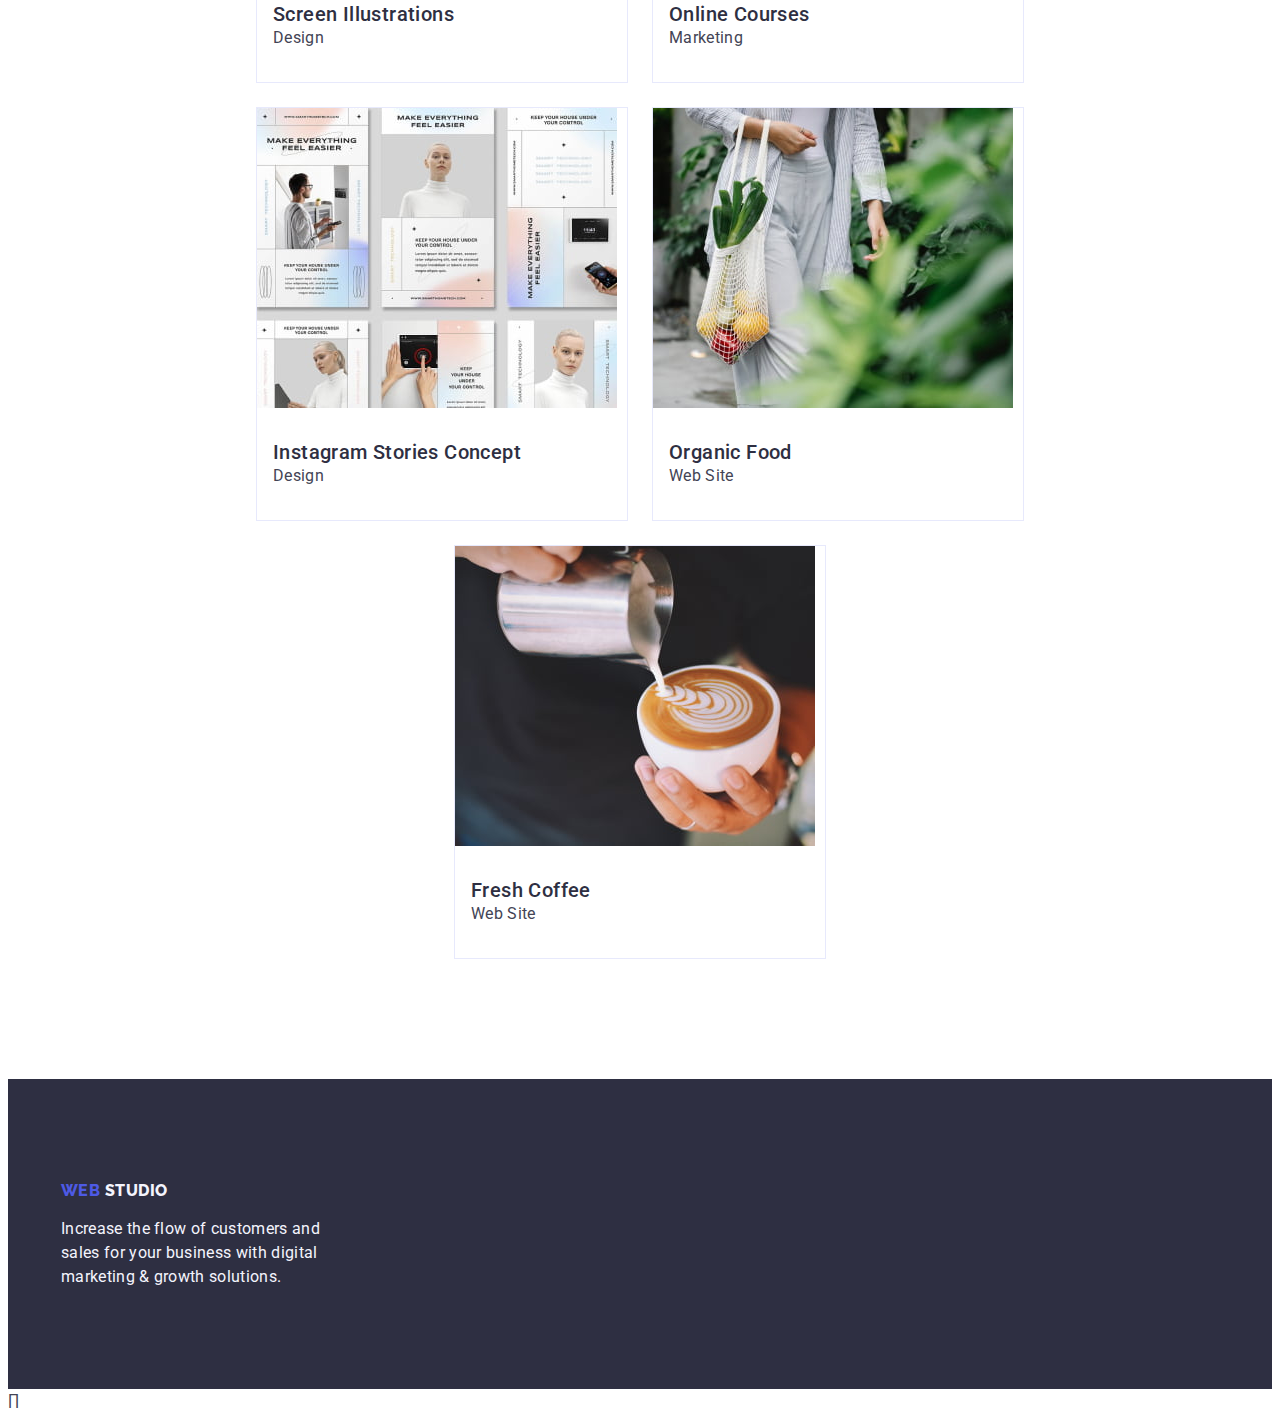
==== commit f85f96d9: "checked and edited" ====
--- a/portfolio.html
+++ b/portfolio.html
@@ -20,7 +20,7 @@
     />
     <link rel="stylesheet" href="./css/styles.css" />
   <!-- Header section -->
-    <header class="header">
+     <header class="header">
       <!-- Navigation in header -->
       <div class="header-container container">
         <nav class="nav">
@@ -45,7 +45,7 @@
     </header>
     <!-- Main block -->
     <main>
-      <section>
+      <section class="portfolio">
         <div class="container">
           <h1 class="visually-hidden">Portfolio</h1>
           <!-- Filter block -->
@@ -56,108 +56,106 @@
             <li><button class="button button-filter" type="button">Design</button></li>
             <li><button class="button button-filter" type="button">Marketing</button></li>
           </ul>
-        </div>
         <!-- Projects block -->
-        <div class="container">
           <ul class="card-container project list">
             <li class="project-list">
-              <article class="card-project">
-                <a class="link" href="">
+             
+                <a class="card-project link" href="">
                   <img src="./images/projects/img-1.jpg" alt="Banking App Interface Concept" width="360" height="300" />
                   <div class="card-project-text">
                     <h2 class="subtitle">Banking App Interface Concept</h2>
                     <p class="description">App</p>
                   </div>
                 </a>
-              </article>
+          
             </li>
             <li class="project-list">
-              <article class="card-project">
-                <a class="link" href="">
+        
+                <a class="card-project link" href="">
                   <img src="./images/projects/img-2.jpg" alt="Cashless Payment" width="360" height="300" />
                   <div class="card-project-text">
                     <h2 class="subtitle">Cashless Payment</h2>
                     <p class="description">Marketing</p>
                   </div> 
                 </a>
-              </article>
+           
             </li>
             <li class="project-list">
-              <article class="card-project">
-                <a class="link" href="">
+             
+                <a class="card-project link" href="">
                   <img src="./images/projects/img-3.jpg" alt="Meditation App" width="360" height="300" />
                   <div class="card-project-text">
                     <h2 class="subtitle">Meditation App</h2>
                     <p class="description">App</p>
                   </div>
                 </a>
-              </article>
+           
             </li>
             <li class="project-list">
-              <article class="card-project">
-                <a class="link" href="">
+             
+                <a class="card-project link" href="">
                   <img src="./images/projects/img-4.jpg" alt="Taxi Service" width="360" height="300" />
                   <div class="card-project-text">
                     <h2 class="subtitle">Taxi Service</h2>
                     <p class="description">Marketing</p>
                   </div>
                 </a>
-              </article>
+             
             </li>
             <li class="project-list">
-              <article class="card-project">
-                <a class="link" href="">
+             
+                <a class="card-project link" href="">
                   <img src="./images/projects/img-5.jpg" alt="Screen Illustrations" width="360" height="300" />
                   <div class="card-project-text">
                     <h2 class="subtitle">Screen Illustrations</h2>
                     <p class="description">Design</p>
                   </div>
                 </a>
-              </article>
+             
             </li>
             <li class="project-list">
-              <article class="card-project">
-                <a class="link" href="">
+             
+                <a class="card-project link" href="">
                   <img src="./images/projects/img-6.jpg" alt="Online Courses" width="360" height="300" />
                   <div class="card-project-text">
                     <h2 class="subtitle">Online Courses</h2>
                     <p class="description">Marketing</p>
                   </div>
                 </a>
-              </article>
+            
             </li>
             <li class="project-list">
-              <article class="card-project">
-                <a class="link" href="">
+             
+                <a class="card-project link" href="">
                   <img src="./images/projects/img-7.jpg" alt="Instagram Stories Concept" width="360" height="300" />
                   <div class="card-project-text">
                     <h2 class="subtitle">Instagram Stories Concept</h2>
                     <p class="description">Design</p>
                   </div>
                 </a>
-              </article>
+             
             </li>
             <li class="project-list">
-              <article class="card-project">
-                <a class="link" href="">
+              
+                <a class="card-project link" href="">
                   <img src="./images/projects/img-8.jpg" alt="Organic Food" width="360" height="300" />
                   <div class="card-project-text">
                     <h2 class="subtitle">Organic Food</h2>
                     <p class="description">Web Site</p>
                   </div>
                 </a>
-              </article>
+              
             </li>
             <li class="project-list">
-              <article class="card-project">
-                <a class="link" href="">
+             
+                <a class="card-project link" href="">
                   <img src="./images/projects/img-9.jpg" alt="Fresh Coffee" width="360" height="300" />
                   <div class="card-project-text">
                     <h2 class="subtitle">Fresh Coffee</h2>
                     <p class="description">Web Site</p>
                   </div>
                 </a>
-              </article>
+              
             </li>
           </ul>
         </div>
@@ -166,7 +164,7 @@
     <!-- Footer section -->
     <footer class="footer">
       <div class="container footer-container">
-        <a class="nav-logo link" href="./index.html">
+        <a class="nav-logo footer-logo link" href="./index.html">
           Web
           <span class="studio-footer">Studio</span>
         </a>
--- a/css/styles.css
+++ b/css/styles.css
@@ -73,6 +73,7 @@
   letter-spacing: 0.03em;
   text-transform: uppercase;
   text-decoration: none;
+  margin-right: 76px;
 }
 .logo {
   padding-top: var(--indent);
@@ -91,6 +92,7 @@
   display: flex;
   margin-right: auto;
   font-weight: 500;
+  align-items: center;
 }
 .navigation {
   padding-top: var(--indent);
@@ -110,7 +112,6 @@
   display: flex;
   align-items: center;
   gap: 40px;
-  margin-left: 76px;
 }
 .link {
   text-decoration-line: none;
@@ -138,10 +139,10 @@
 /* Hero-section */
 .hero-section {
   background-color: var(--primary-text-color);
+  padding: 188px 0;
 }
 .hero-container {
   width: 496px;
-  margin-top: 188px;
 }
 .hero-block-container {
   display: flex;
@@ -156,15 +157,16 @@
   font-size: 56px;
   line-height: 1.07;
   letter-spacing: 0.02em;
+  max-width: 496px;
 }
 /* Buttons */
 .btn {
   display: block;
   padding: 16px 32px;
   border: none;
-  margin-bottom: 188px;
   min-width: 169px;
   min-height: 56px;
+  border-radius: 4px;
 }
 .button {
   color: var(--hero-text-color);
@@ -215,6 +217,7 @@
 .button-filter:hover {
   color: var(--hero-text-color);
   background-color: var(--secondary-btn-color);
+  border: 1px solid transparent;
 }
 /* Hidden item */
 .visually-hidden {
@@ -237,20 +240,27 @@
   flex-wrap: wrap;
   gap: 24px;
 }
-.section {
-  margin-bottom: 120px;
+.section-feature {
+  padding: 120px 0;
 }
 .section-list-item {
-  display: flex;
-}
-.feature-card {
+  /* width: calc((100% - 72px) / 4); */
+  --items: 4;
+  /* display: flex;
+  flex-wrap: wrap; */
+  width: calc((100% - var(--indent) * (var(--items) - 1)) / (var(--items)));
+}
+.feature-subtitle {
+  margin-bottom: 8px;
+}
+/* .feature-card {
   width: 264px;
   display: flex;
   flex-direction: column;
   align-items: flex-start;
   padding: 0px;
   gap: 8px;
-}
+} */
 
 .title {
   color: var(--header-color);
@@ -276,6 +286,9 @@
   color: var(--text-color);
 }
 /* About */
+.about-section {
+  padding-bottom: 120px;
+}
 .title-container {
   display: flex;
   justify-content: center;
@@ -306,7 +319,9 @@
   border-radius: 0 0 4px 4px;
 }
 
-/* .crew-subtitle, */
+.crew-subtitle {
+  margin-bottom: 8px;
+}
 /* .crew-description  */
 /* display: flex; */
 /* width: 264px; */
@@ -323,9 +338,10 @@
   text-align: center;
 }
 
-.project {
-  margin-bottom: 120px;
-}
+.portfolio {
+  padding: 96px 0 120px;
+}
+
 .project-list {
   width: 360px;
   border: 1px solid var(--accent-color);
@@ -333,11 +349,9 @@
   overflow: hidden;
 }
 .card-project {
-  display: flex;
   width: 360px;
 }
 .card-project-text {
-  display: flex;
   flex-direction: column;
   justify-content: center;
   align-items: flex-start;
@@ -346,16 +360,19 @@
 }
 /* Footer */
 .footer {
+  padding: 100px 0;
   color: var(--light-color);
   background-color: var(--header-color);
 }
 .studio-footer {
   color: var(--light-color);
 }
-.footer-container {
-  padding-top: 100px;
-  padding-bottom: 100px;
-}
+
+.footer-logo {
+  display: inline-block;
+  margin-bottom: 16px;
+}
+
 .footer-description {
   display: flex;
   font-weight: 400;
@@ -364,5 +381,4 @@
   font-size: 16px;
   width: 264px;
   font-style: normal;
-  margin-top: 18px;
-}
+}
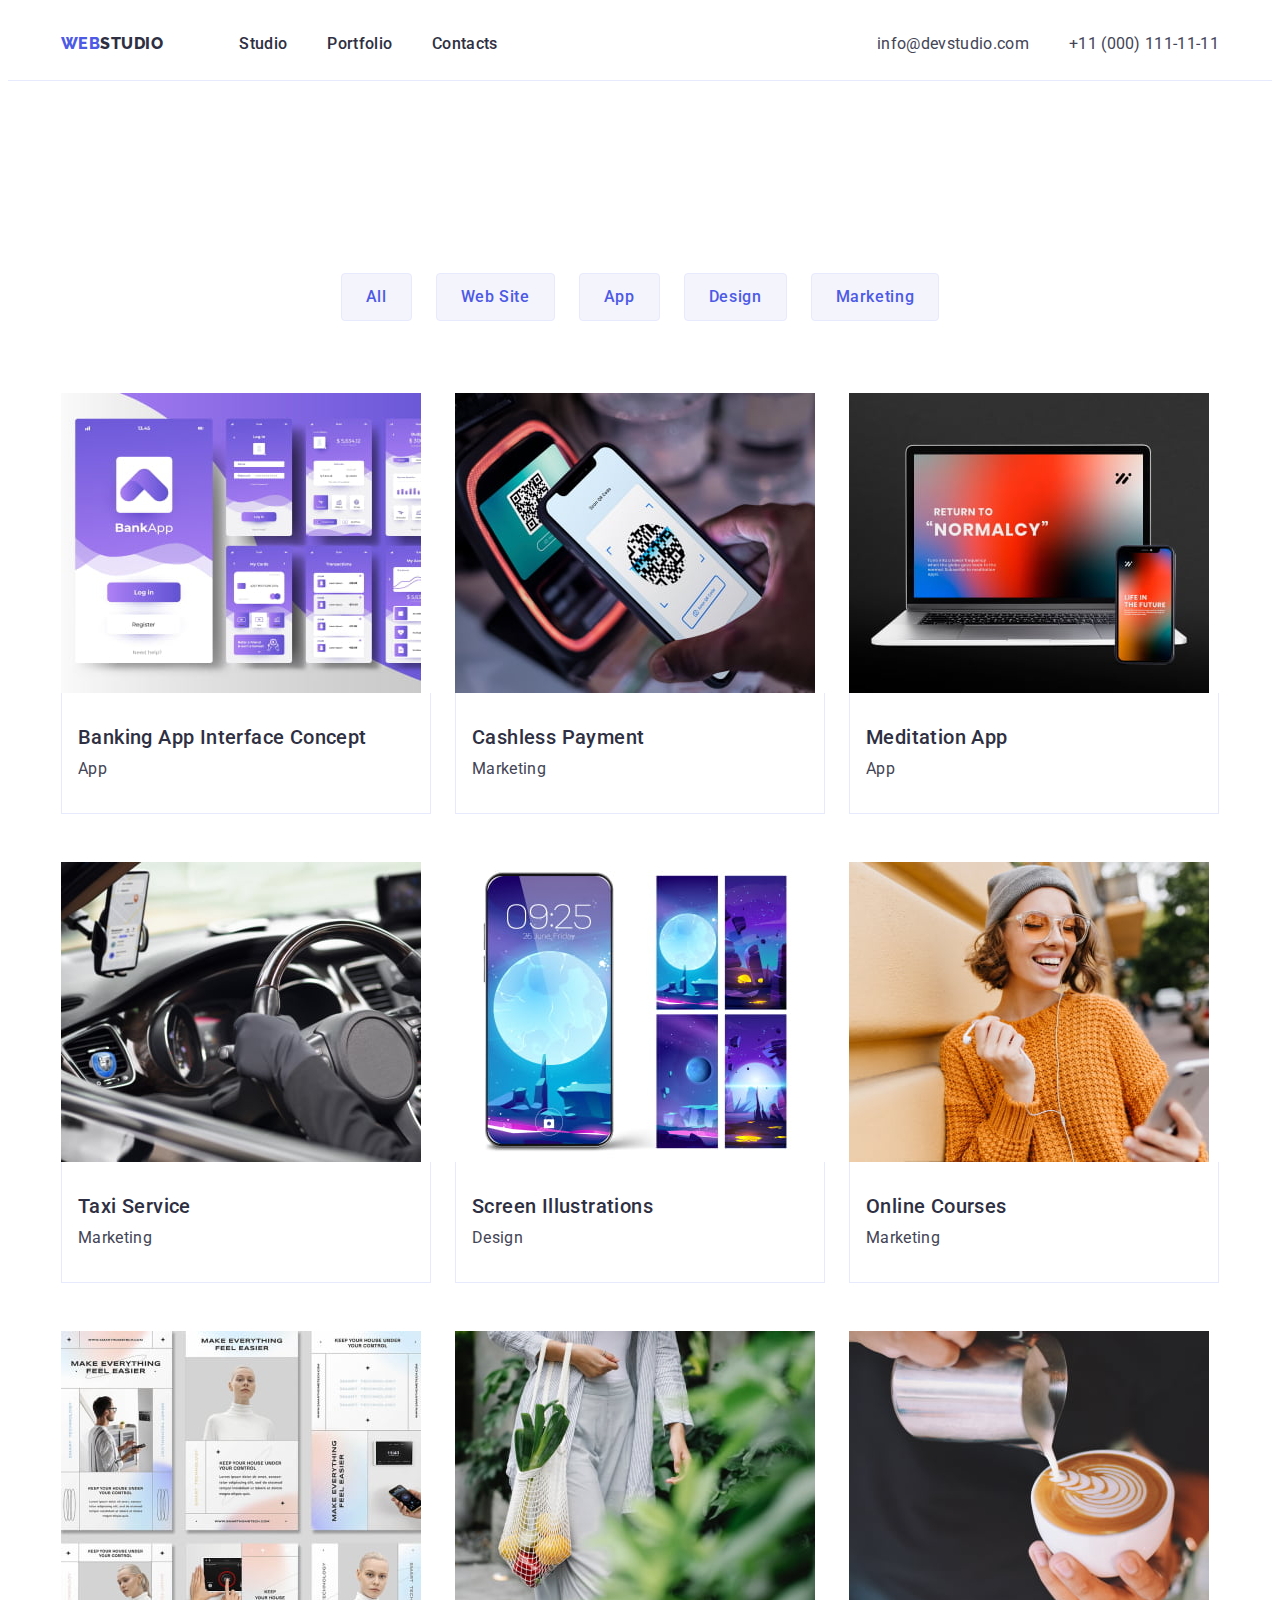
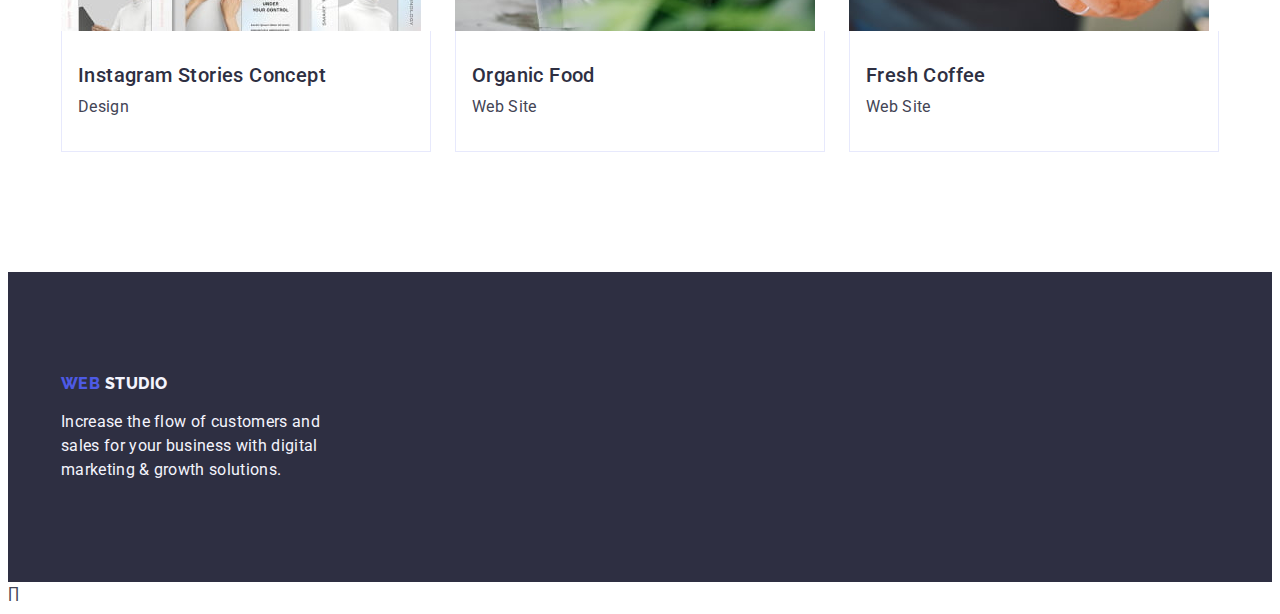
==== commit 06f0ed11: "Hope final" ====
--- a/portfolio.html
+++ b/portfolio.html
@@ -63,7 +63,7 @@
                 <a class="card-project link" href="">
                   <img src="./images/projects/img-1.jpg" alt="Banking App Interface Concept" width="360" height="300" />
                   <div class="card-project-text">
-                    <h2 class="subtitle">Banking App Interface Concept</h2>
+                    <h2 class="project-subtitle subtitle">Banking App Interface Concept</h2>
                     <p class="description">App</p>
                   </div>
                 </a>
@@ -74,7 +74,7 @@
                 <a class="card-project link" href="">
                   <img src="./images/projects/img-2.jpg" alt="Cashless Payment" width="360" height="300" />
                   <div class="card-project-text">
-                    <h2 class="subtitle">Cashless Payment</h2>
+                    <h2 class="project-subtitle subtitle">Cashless Payment</h2>
                     <p class="description">Marketing</p>
                   </div> 
                 </a>
@@ -85,7 +85,7 @@
                 <a class="card-project link" href="">
                   <img src="./images/projects/img-3.jpg" alt="Meditation App" width="360" height="300" />
                   <div class="card-project-text">
-                    <h2 class="subtitle">Meditation App</h2>
+                    <h2 class="project-subtitle subtitle">Meditation App</h2>
                     <p class="description">App</p>
                   </div>
                 </a>
@@ -96,7 +96,7 @@
                 <a class="card-project link" href="">
                   <img src="./images/projects/img-4.jpg" alt="Taxi Service" width="360" height="300" />
                   <div class="card-project-text">
-                    <h2 class="subtitle">Taxi Service</h2>
+                    <h2 class="project-subtitle subtitle">Taxi Service</h2>
                     <p class="description">Marketing</p>
                   </div>
                 </a>
@@ -107,7 +107,7 @@
                 <a class="card-project link" href="">
                   <img src="./images/projects/img-5.jpg" alt="Screen Illustrations" width="360" height="300" />
                   <div class="card-project-text">
-                    <h2 class="subtitle">Screen Illustrations</h2>
+                    <h2 class="project-subtitle subtitle">Screen Illustrations</h2>
                     <p class="description">Design</p>
                   </div>
                 </a>
@@ -118,7 +118,7 @@
                 <a class="card-project link" href="">
                   <img src="./images/projects/img-6.jpg" alt="Online Courses" width="360" height="300" />
                   <div class="card-project-text">
-                    <h2 class="subtitle">Online Courses</h2>
+                    <h2 class="project-subtitle subtitle">Online Courses</h2>
                     <p class="description">Marketing</p>
                   </div>
                 </a>
@@ -129,7 +129,7 @@
                 <a class="card-project link" href="">
                   <img src="./images/projects/img-7.jpg" alt="Instagram Stories Concept" width="360" height="300" />
                   <div class="card-project-text">
-                    <h2 class="subtitle">Instagram Stories Concept</h2>
+                    <h2 class="project-subtitle subtitle">Instagram Stories Concept</h2>
                     <p class="description">Design</p>
                   </div>
                 </a>
@@ -140,7 +140,7 @@
                 <a class="card-project link" href="">
                   <img src="./images/projects/img-8.jpg" alt="Organic Food" width="360" height="300" />
                   <div class="card-project-text">
-                    <h2 class="subtitle">Organic Food</h2>
+                    <h2 class="project-subtitle subtitle">Organic Food</h2>
                     <p class="description">Web Site</p>
                   </div>
                 </a>
@@ -151,7 +151,7 @@
                 <a class="card-project link" href="">
                   <img src="./images/projects/img-9.jpg" alt="Fresh Coffee" width="360" height="300" />
                   <div class="card-project-text">
-                    <h2 class="subtitle">Fresh Coffee</h2>
+                    <h2 class="project-subtitle subtitle">Fresh Coffee</h2>
                     <p class="description">Web Site</p>
                   </div>
                 </a>
--- a/css/styles.css
+++ b/css/styles.css
@@ -342,21 +342,27 @@
   padding: 96px 0 120px;
 }
 
+.project {
+  row-gap: 48px;
+}
 .project-list {
   width: 360px;
-  border: 1px solid var(--accent-color);
+
   flex-basis: calc((100% - var(--indent) * (var(--items) - 1)) / var(--items));
   overflow: hidden;
 }
-.card-project {
-  width: 360px;
-}
+
 .card-project-text {
   flex-direction: column;
   justify-content: center;
   align-items: flex-start;
   padding: 32px 16px;
-  gap: 8px;
+  border: 1px solid var(--accent-color);
+  border-top: none;
+}
+
+.project-subtitle {
+  margin-bottom: 8px;
 }
 /* Footer */
 .footer {
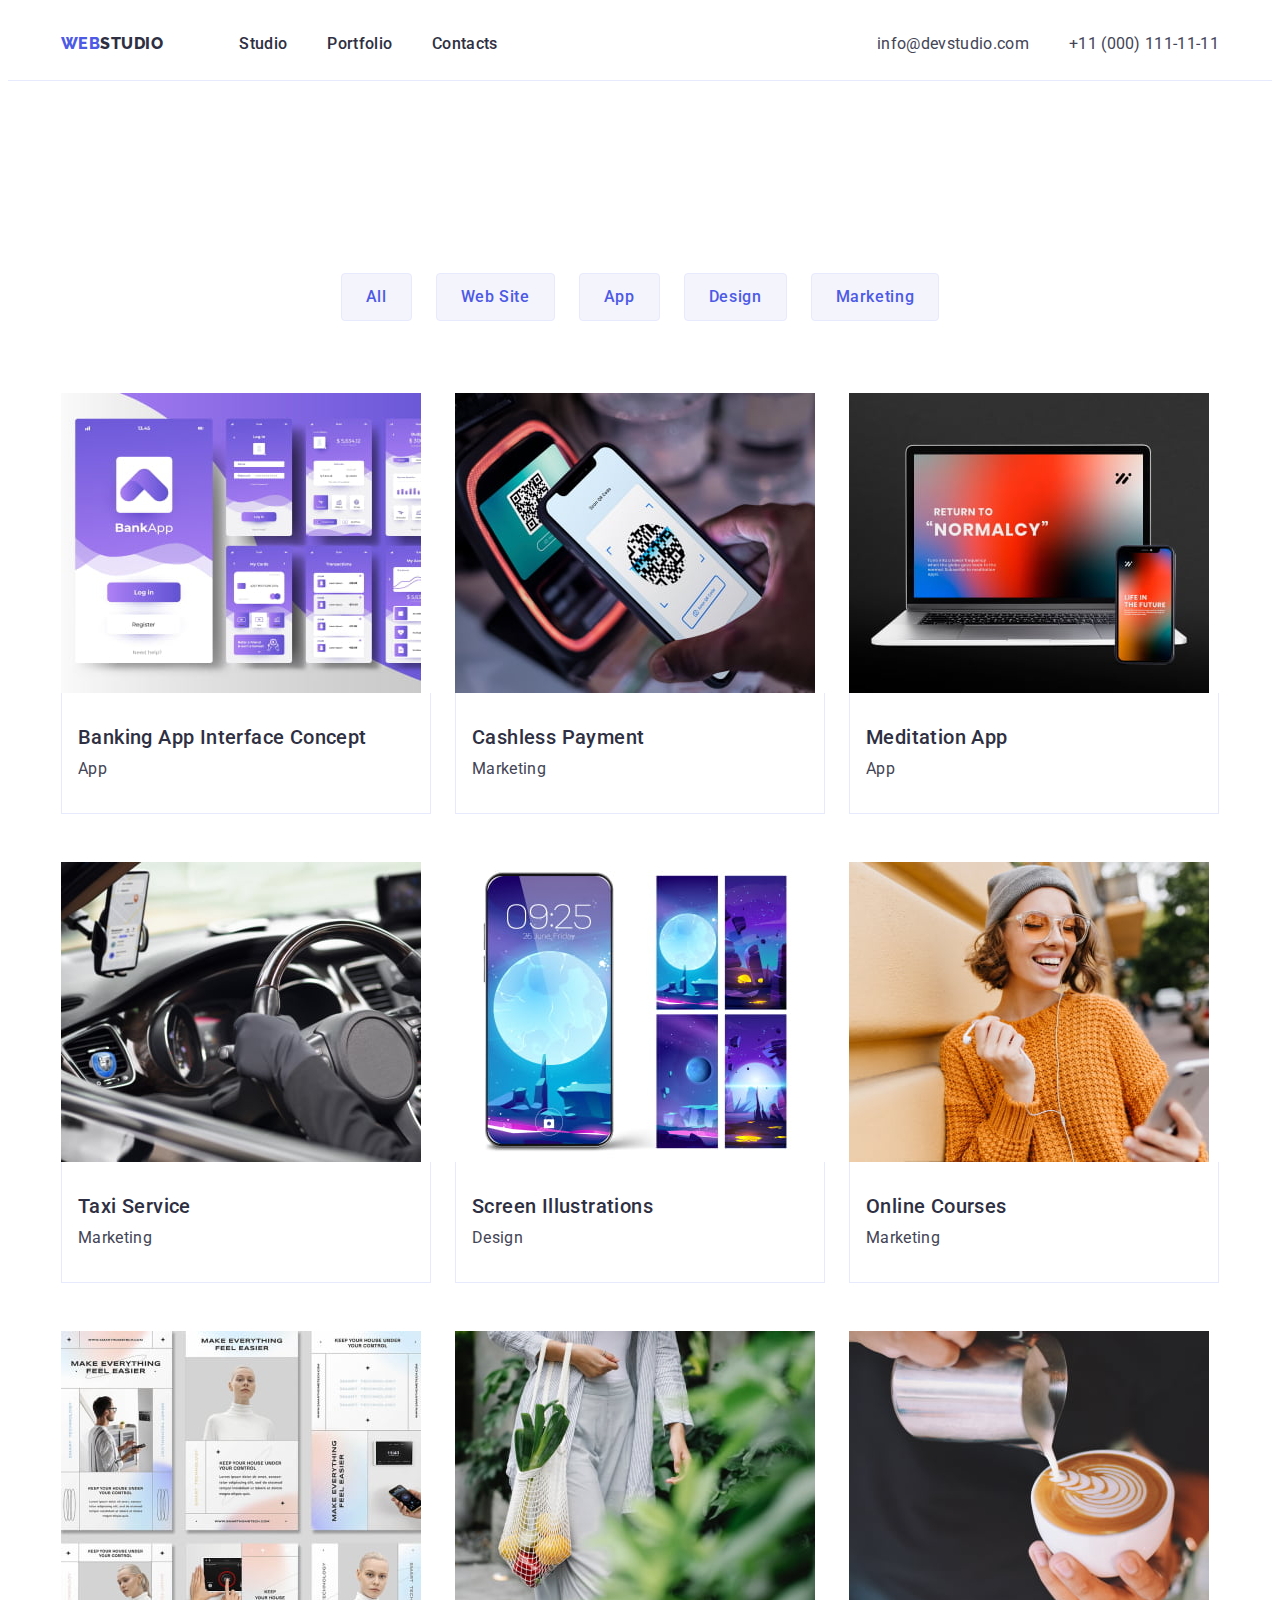
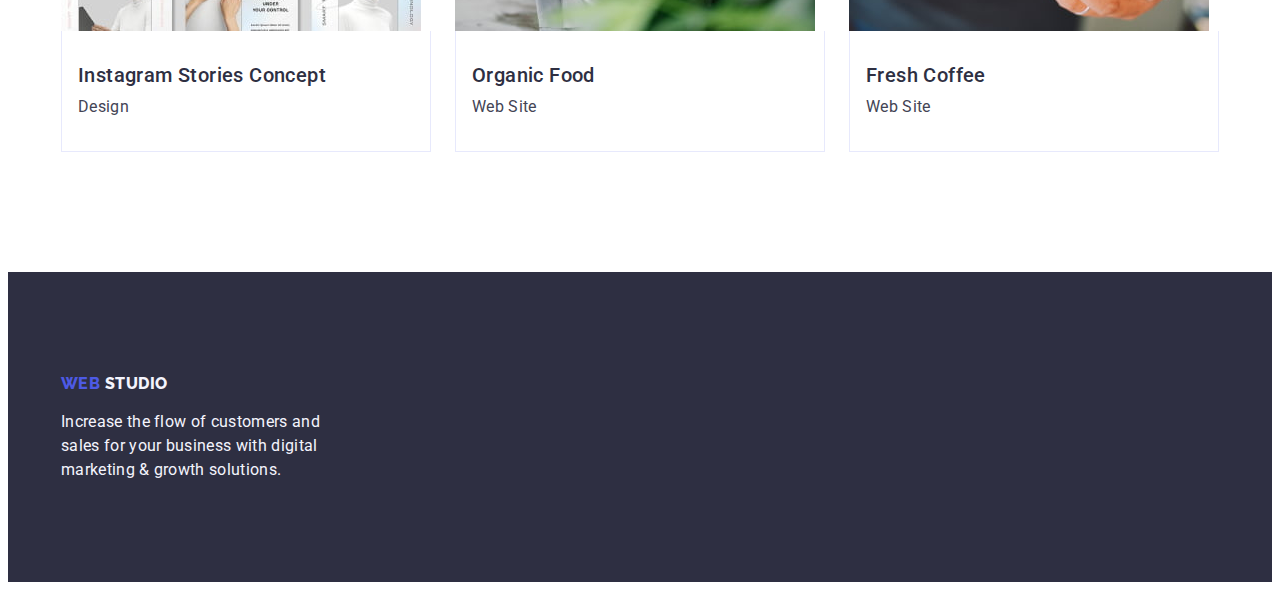
==== commit 84a868da: "hope so" ====
--- a/portfolio.html
+++ b/portfolio.html
@@ -19,8 +19,11 @@
       referrerpolicy="no-referrer"
     />
     <link rel="stylesheet" href="./css/styles.css" />
-  <!-- Header section -->
-     <header class="header">
+  </head>
+
+  <body>
+    <!-- Header section -->
+    <header class="header">
       <!-- Navigation in header -->
       <div class="header-container container">
         <nav class="nav">
@@ -56,106 +59,88 @@
             <li><button class="button button-filter" type="button">Design</button></li>
             <li><button class="button button-filter" type="button">Marketing</button></li>
           </ul>
-        <!-- Projects block -->
+          <!-- Projects block -->
           <ul class="card-container project list">
             <li class="project-list">
-             
-                <a class="card-project link" href="">
-                  <img src="./images/projects/img-1.jpg" alt="Banking App Interface Concept" width="360" height="300" />
-                  <div class="card-project-text">
-                    <h2 class="project-subtitle subtitle">Banking App Interface Concept</h2>
-                    <p class="description">App</p>
-                  </div>
-                </a>
-          
+              <a class="card-project link" href="">
+                <img src="./images/projects/img-1.jpg" alt="Banking App Interface Concept" width="360" height="300" />
+                <div class="card-project-text">
+                  <h2 class="project-subtitle subtitle">Banking App Interface Concept</h2>
+                  <p class="description">App</p>
+                </div>
+              </a>
             </li>
             <li class="project-list">
-        
-                <a class="card-project link" href="">
-                  <img src="./images/projects/img-2.jpg" alt="Cashless Payment" width="360" height="300" />
-                  <div class="card-project-text">
-                    <h2 class="project-subtitle subtitle">Cashless Payment</h2>
-                    <p class="description">Marketing</p>
-                  </div> 
-                </a>
-           
+              <a class="card-project link" href="">
+                <img src="./images/projects/img-2.jpg" alt="Cashless Payment" width="360" height="300" />
+                <div class="card-project-text">
+                  <h2 class="project-subtitle subtitle">Cashless Payment</h2>
+                  <p class="description">Marketing</p>
+                </div>
+              </a>
             </li>
             <li class="project-list">
-             
-                <a class="card-project link" href="">
-                  <img src="./images/projects/img-3.jpg" alt="Meditation App" width="360" height="300" />
-                  <div class="card-project-text">
-                    <h2 class="project-subtitle subtitle">Meditation App</h2>
-                    <p class="description">App</p>
-                  </div>
-                </a>
-           
+              <a class="card-project link" href="">
+                <img src="./images/projects/img-3.jpg" alt="Meditation App" width="360" height="300" />
+                <div class="card-project-text">
+                  <h2 class="project-subtitle subtitle">Meditation App</h2>
+                  <p class="description">App</p>
+                </div>
+              </a>
             </li>
             <li class="project-list">
-             
-                <a class="card-project link" href="">
-                  <img src="./images/projects/img-4.jpg" alt="Taxi Service" width="360" height="300" />
-                  <div class="card-project-text">
-                    <h2 class="project-subtitle subtitle">Taxi Service</h2>
-                    <p class="description">Marketing</p>
-                  </div>
-                </a>
-             
+              <a class="card-project link" href="">
+                <img src="./images/projects/img-4.jpg" alt="Taxi Service" width="360" height="300" />
+                <div class="card-project-text">
+                  <h2 class="project-subtitle subtitle">Taxi Service</h2>
+                  <p class="description">Marketing</p>
+                </div>
+              </a>
             </li>
             <li class="project-list">
-             
-                <a class="card-project link" href="">
-                  <img src="./images/projects/img-5.jpg" alt="Screen Illustrations" width="360" height="300" />
-                  <div class="card-project-text">
-                    <h2 class="project-subtitle subtitle">Screen Illustrations</h2>
-                    <p class="description">Design</p>
-                  </div>
-                </a>
-             
+              <a class="card-project link" href="">
+                <img src="./images/projects/img-5.jpg" alt="Screen Illustrations" width="360" height="300" />
+                <div class="card-project-text">
+                  <h2 class="project-subtitle subtitle">Screen Illustrations</h2>
+                  <p class="description">Design</p>
+                </div>
+              </a>
             </li>
             <li class="project-list">
-             
-                <a class="card-project link" href="">
-                  <img src="./images/projects/img-6.jpg" alt="Online Courses" width="360" height="300" />
-                  <div class="card-project-text">
-                    <h2 class="project-subtitle subtitle">Online Courses</h2>
-                    <p class="description">Marketing</p>
-                  </div>
-                </a>
-            
+              <a class="card-project link" href="">
+                <img src="./images/projects/img-6.jpg" alt="Online Courses" width="360" height="300" />
+                <div class="card-project-text">
+                  <h2 class="project-subtitle subtitle">Online Courses</h2>
+                  <p class="description">Marketing</p>
+                </div>
+              </a>
             </li>
             <li class="project-list">
-             
-                <a class="card-project link" href="">
-                  <img src="./images/projects/img-7.jpg" alt="Instagram Stories Concept" width="360" height="300" />
-                  <div class="card-project-text">
-                    <h2 class="project-subtitle subtitle">Instagram Stories Concept</h2>
-                    <p class="description">Design</p>
-                  </div>
-                </a>
-             
+              <a class="card-project link" href="">
+                <img src="./images/projects/img-7.jpg" alt="Instagram Stories Concept" width="360" height="300" />
+                <div class="card-project-text">
+                  <h2 class="project-subtitle subtitle">Instagram Stories Concept</h2>
+                  <p class="description">Design</p>
+                </div>
+              </a>
             </li>
             <li class="project-list">
-              
-                <a class="card-project link" href="">
-                  <img src="./images/projects/img-8.jpg" alt="Organic Food" width="360" height="300" />
-                  <div class="card-project-text">
-                    <h2 class="project-subtitle subtitle">Organic Food</h2>
-                    <p class="description">Web Site</p>
-                  </div>
-                </a>
-              
+              <a class="card-project link" href="">
+                <img src="./images/projects/img-8.jpg" alt="Organic Food" width="360" height="300" />
+                <div class="card-project-text">
+                  <h2 class="project-subtitle subtitle">Organic Food</h2>
+                  <p class="description">Web Site</p>
+                </div>
+              </a>
             </li>
             <li class="project-list">
-             
-                <a class="card-project link" href="">
-                  <img src="./images/projects/img-9.jpg" alt="Fresh Coffee" width="360" height="300" />
-                  <div class="card-project-text">
-                    <h2 class="project-subtitle subtitle">Fresh Coffee</h2>
-                    <p class="description">Web Site</p>
-                  </div>
-                </a>
-              
+              <a class="card-project link" href="">
+                <img src="./images/projects/img-9.jpg" alt="Fresh Coffee" width="360" height="300" />
+                <div class="card-project-text">
+                  <h2 class="project-subtitle subtitle">Fresh Coffee</h2>
+                  <p class="description">Web Site</p>
+                </div>
+              </a>
             </li>
           </ul>
         </div>
@@ -174,4 +159,4 @@
       </div>
     </footer>
   </body>
-</html>∏+</html>
